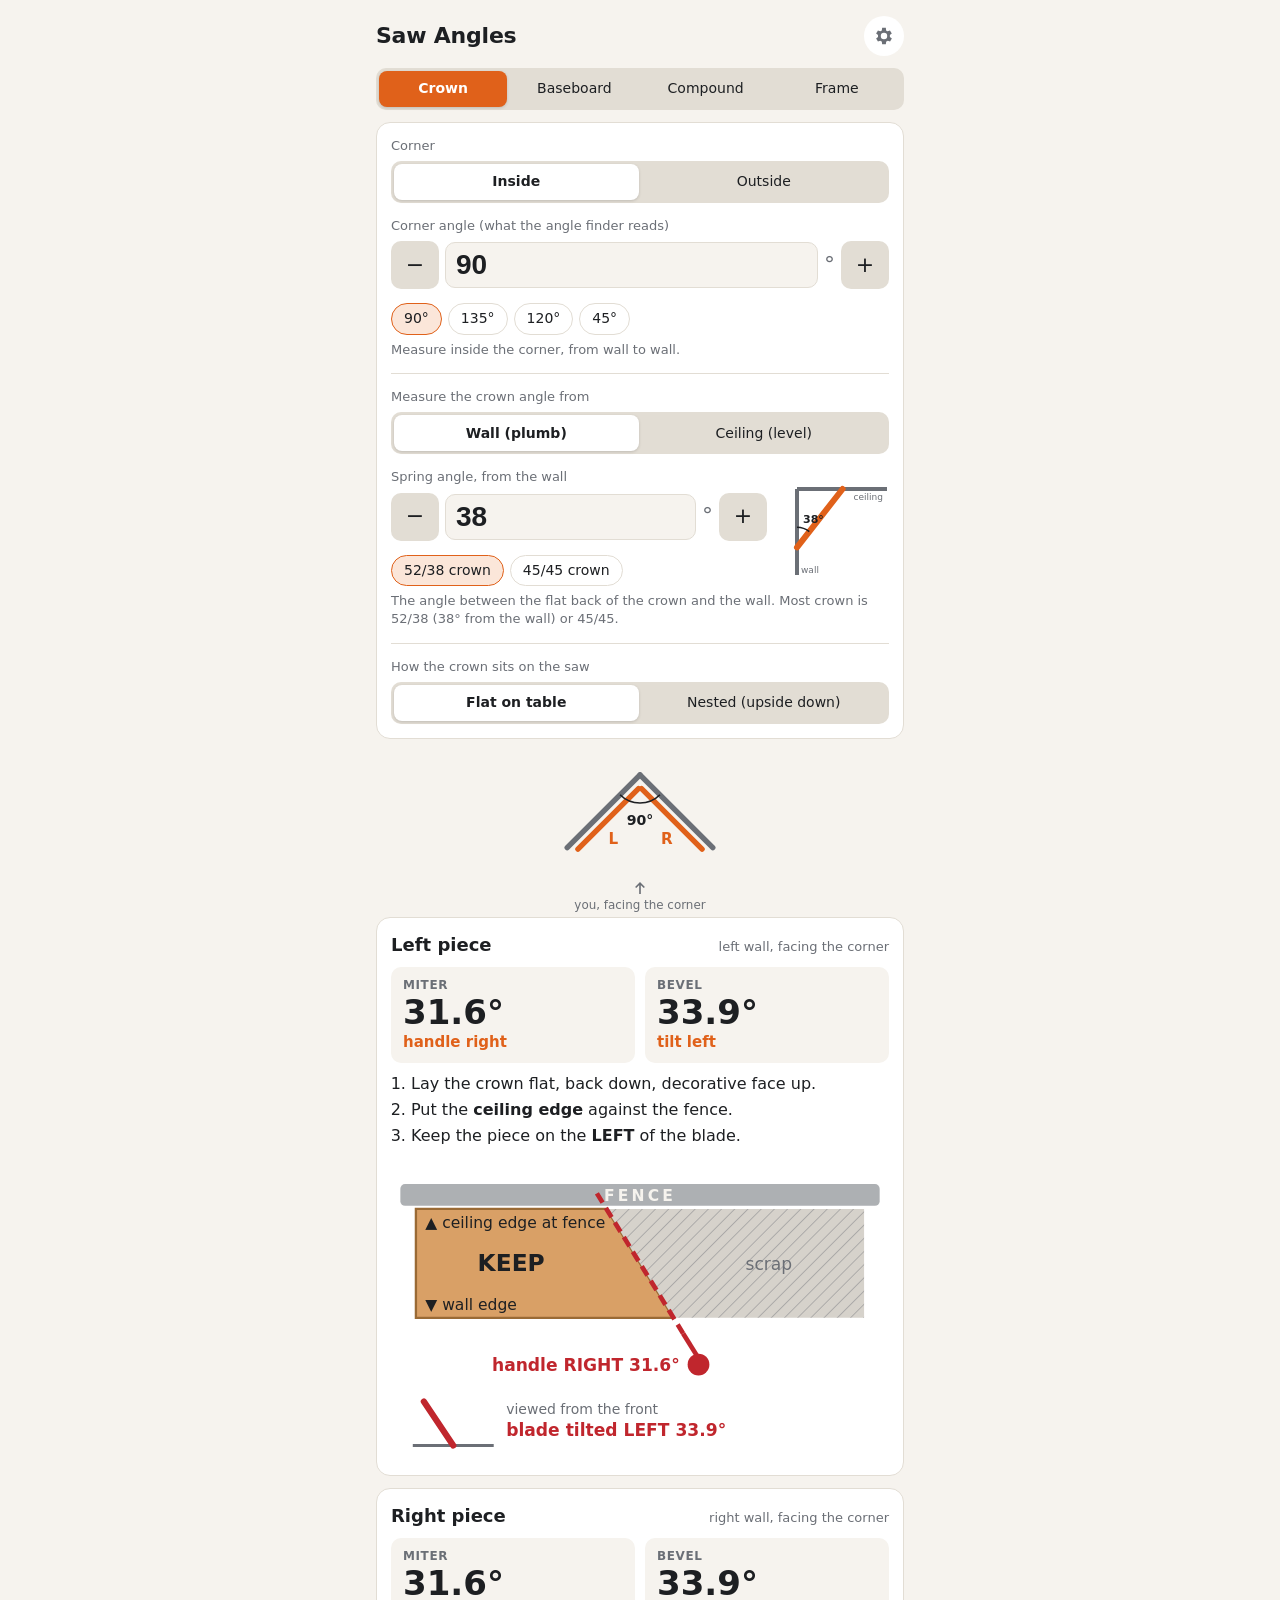
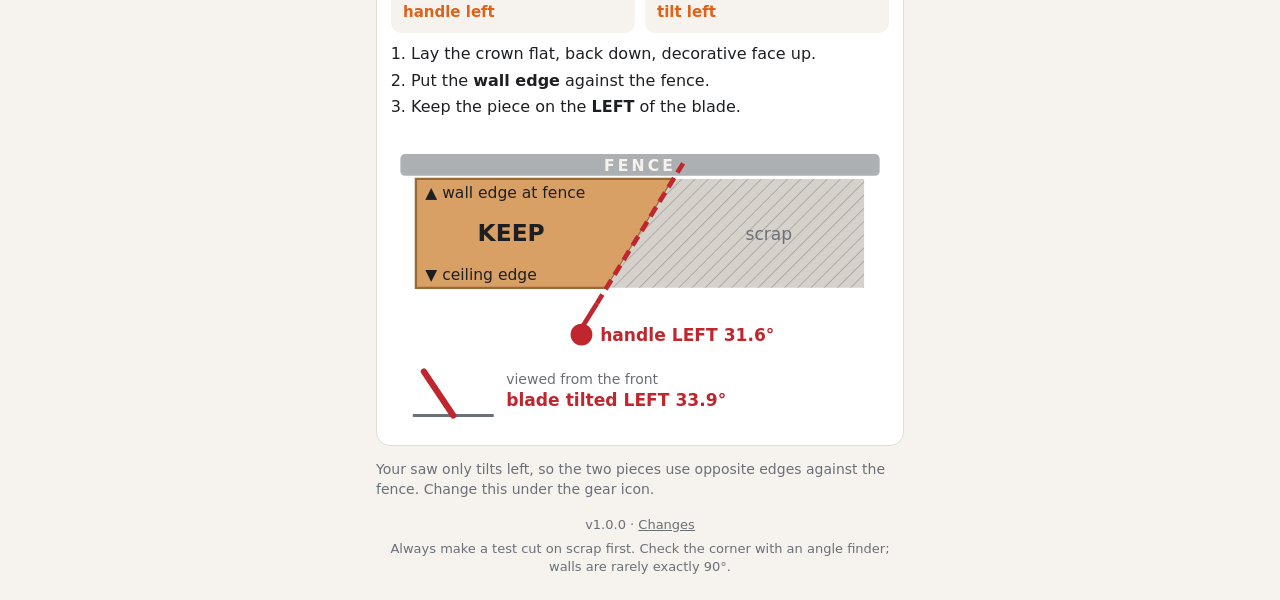
==== index.html @ 50e1fd0d "v1.0.0: first release of Saw Angles Crown (flat and nested), baseboard, compound and frame calculato" ====
<!doctype html>
<html lang="en">
<head>
  <meta charset="utf-8">
  <meta name="viewport" content="width=device-width, initial-scale=1, viewport-fit=cover">
  <title>Saw Angles</title>
  <meta name="description" content="Miter and bevel settings for crown, baseboard, compound and frame cuts at any corner angle.">
  <meta name="theme-color" content="#f6f3ee" media="(prefers-color-scheme: light)">
  <meta name="theme-color" content="#16181b" media="(prefers-color-scheme: dark)">
  <meta name="apple-mobile-web-app-capable" content="yes">
  <meta name="mobile-web-app-capable" content="yes">
  <meta name="apple-mobile-web-app-status-bar-style" content="default">
  <meta name="apple-mobile-web-app-title" content="Saw Angles">
  <link rel="apple-touch-icon" href="icons/apple-touch-icon.png">
  <link rel="icon" type="image/png" href="icons/icon-192.png">
  <link rel="manifest" href="manifest.webmanifest">
  <link rel="stylesheet" href="css/style.css">
</head>
<body>
  <header class="top">
    <h1>Saw Angles</h1>
    <button id="settingsBtn" class="icon-btn" aria-label="Saw settings" aria-expanded="false">
      <svg viewBox="0 0 24 24" width="22" height="22" aria-hidden="true"><path fill="currentColor" d="M19.4 13a7.5 7.5 0 0 0 0-2l2.1-1.6-2-3.5-2.5 1a7.4 7.4 0 0 0-1.7-1L15 3h-4l-.4 2.9a7.4 7.4 0 0 0-1.7 1l-2.5-1-2 3.5L6.5 11a7.5 7.5 0 0 0 0 2l-2.1 1.6 2 3.5 2.5-1c.5.4 1.1.7 1.7 1L11 21h4l.4-2.9c.6-.3 1.2-.6 1.7-1l2.5 1 2-3.5zM13 15.5a3.5 3.5 0 1 1 0-7 3.5 3.5 0 0 1 0 7z" transform="translate(-1 0)"/></svg>
    </button>
  </header>

  <section id="settings" class="card settings" hidden>
    <h2>Your saw</h2>
    <div class="field">
      <span class="label">Blade tilts</span>
      <div class="seg" data-setting="tilt">
        <button data-v="left">Left only</button>
        <button data-v="right">Right only</button>
        <button data-v="dual">Both ways</button>
      </div>
    </div>
    <div class="row2">
      <label class="field"><span class="label">Max miter</span>
        <span class="num"><input type="number" inputmode="decimal" data-setting="maxMiter" min="0" max="90" step="1"><i>°</i></span></label>
      <label class="field"><span class="label">Max bevel</span>
        <span class="num"><input type="number" inputmode="decimal" data-setting="maxBevel" min="0" max="90" step="1"><i>°</i></span></label>
    </div>
    <p class="hint">Results past these limits are flagged, with another way to make the cut.</p>
  </section>

  <nav class="modes seg" id="modes" aria-label="Cut type">
    <button data-v="crown">Crown</button>
    <button data-v="base">Baseboard</button>
    <button data-v="compound">Compound</button>
    <button data-v="frame">Frame</button>
  </nav>

  <main>
    <section class="card" id="inputs"></section>
    <section id="results" aria-live="polite"></section>
  </main>

  <footer class="foot">
    <span id="version"></span> ·
    <a href="https://github.com/HBoylan1/saw-angle-calculator/blob/main/CHANGELOG.md">Changes</a>
    <p class="hint">Always make a test cut on scrap first. Check the corner with an angle finder; walls are rarely exactly 90°.</p>
  </footer>

  <script type="module" src="js/app.js"></script>
</body>
</html>
---- css/style.css ----
:root {
  --bg: #f6f3ee;
  --card: #ffffff;
  --ink: #1d1f22;
  --muted: #6b6f76;
  --line: #e2ddd4;
  --accent: #e0611a;
  --accent-ink: #ffffff;
  --accent-soft: #fbe6d9;
  --keep: #d9a066;
  --keep-edge: #9a6a35;
  --waste: #d6d2cb;
  --blade: #c0262d;
  --warn-bg: #fff3cd;
  --warn-ink: #6b4e00;
  --radius: 14px;
  color-scheme: light;
}
@media (prefers-color-scheme: dark) {
  :root:not([data-theme="light"]) {
    --bg: #16181b;
    --card: #212428;
    --ink: #eceae6;
    --muted: #9ba0a8;
    --line: #34383e;
    --accent: #ff7a33;
    --accent-ink: #1a1a1a;
    --accent-soft: #3a2a20;
    --keep: #b98352;
    --keep-edge: #e3b27c;
    --waste: #3b3f45;
    --blade: #ff5a5f;
    --warn-bg: #3b3218;
    --warn-ink: #f3d98b;
    color-scheme: dark;
  }
}
:root[data-theme="dark"] {
  --bg: #16181b; --card: #212428; --ink: #eceae6; --muted: #9ba0a8; --line: #34383e;
  --accent: #ff7a33; --accent-ink: #1a1a1a; --accent-soft: #3a2a20; --keep: #b98352;
  --keep-edge: #e3b27c; --waste: #3b3f45; --blade: #ff5a5f; --warn-bg: #3b3218; --warn-ink: #f3d98b;
  color-scheme: dark;
}

* { box-sizing: border-box; }
html { -webkit-text-size-adjust: 100%; }
body {
  margin: 0 auto;
  max-width: 560px;
  padding: max(12px, env(safe-area-inset-top)) 16px max(24px, env(safe-area-inset-bottom));
  background: var(--bg);
  color: var(--ink);
  font: 16px/1.4 -apple-system, BlinkMacSystemFont, "SF Pro Text", system-ui, sans-serif;
}
button { font: inherit; color: inherit; }
h1 { font-size: 22px; margin: 0; letter-spacing: -0.01em; }
h2 { font-size: 15px; margin: 0 0 10px; color: var(--muted); font-weight: 600; text-transform: uppercase; letter-spacing: 0.04em; }
.hint { color: var(--muted); font-size: 13px; margin: 6px 0 0; }

.top { display: flex; align-items: center; justify-content: space-between; margin: 4px 0 12px; }
.icon-btn {
  border: 0; background: var(--card); border-radius: 50%; width: 40px; height: 40px;
  display: grid; place-items: center; color: var(--muted); cursor: pointer;
}
.icon-btn[aria-expanded="true"] { color: var(--accent); }

.card {
  background: var(--card); border-radius: var(--radius); padding: 14px;
  margin-bottom: 12px; border: 1px solid var(--line);
}

/* Segmented controls */
.seg { display: flex; background: var(--line); border-radius: 10px; padding: 3px; gap: 3px; }
.seg button {
  flex: 1; border: 0; background: transparent; border-radius: 8px; padding: 8px 4px;
  font-size: 14px; font-weight: 500; cursor: pointer; min-height: 36px; white-space: nowrap;
}
.seg button[aria-pressed="true"] { background: var(--card); box-shadow: 0 1px 3px rgba(0,0,0,.15); font-weight: 650; }
.modes { margin-bottom: 12px; }
.modes button[aria-pressed="true"] { background: var(--accent); color: var(--accent-ink); }

.field { display: block; margin-bottom: 14px; }
.field:last-child { margin-bottom: 0; }
.label { display: block; font-size: 13px; color: var(--muted); margin-bottom: 6px; font-weight: 500; }
.row2 { display: grid; grid-template-columns: 1fr 1fr; gap: 12px; }

.num { display: flex; align-items: center; gap: 6px; }
.num input {
  width: 100%; min-width: 0; font-size: 28px; font-weight: 650; padding: 6px 10px;
  border: 1px solid var(--line); border-radius: 10px; background: var(--bg); color: var(--ink);
  font-variant-numeric: tabular-nums;
}
.num i { font-style: normal; font-size: 22px; color: var(--muted); }
.step {
  border: 0; background: var(--line); border-radius: 10px; width: 48px; height: 48px;
  font-size: 22px; flex: none; cursor: pointer;
}
.chips { display: flex; flex-wrap: wrap; gap: 6px; margin-top: 8px; }
.chip {
  border: 1px solid var(--line); background: transparent; border-radius: 999px;
  padding: 5px 12px; font-size: 14px; cursor: pointer;
}
.chip[aria-pressed="true"] { border-color: var(--accent); background: var(--accent-soft); }

.trimfig { display: grid; grid-template-columns: 1fr 110px; gap: 12px; align-items: center; }
.trimfig svg, .roomfig svg { width: 100%; height: auto; display: block; }

/* Results */
.roomfig { max-width: 260px; margin: 0 auto 4px; }
.piece { padding: 14px; }
.piece h3 { margin: 0 0 10px; font-size: 18px; display: flex; justify-content: space-between; align-items: baseline; }
.piece h3 small { font-size: 13px; color: var(--muted); font-weight: 500; }
.nums { display: grid; grid-template-columns: 1fr 1fr; gap: 10px; margin-bottom: 10px; }
.big {
  background: var(--bg); border-radius: 10px; padding: 10px 12px;
}
.big .k { font-size: 12px; color: var(--muted); text-transform: uppercase; letter-spacing: .05em; font-weight: 600; }
.big .v { font-size: 34px; font-weight: 700; font-variant-numeric: tabular-nums; line-height: 1.1; }
.big .d { font-size: 15px; font-weight: 650; color: var(--accent); }
.big .det { font-size: 12px; color: var(--muted); }
.steps { margin: 0; padding-left: 20px; }
.steps li { margin-bottom: 4px; }
.sawfig svg { width: 100%; height: auto; display: block; margin-top: 8px; }
.warn { background: var(--warn-bg); color: var(--warn-ink); border-radius: 10px; padding: 8px 10px; font-size: 14px; margin-top: 8px; }
.note { font-size: 14px; color: var(--muted); }

.foot { text-align: center; color: var(--muted); font-size: 13px; margin-top: 16px; }
.foot a { color: inherit; }

svg text { font-family: inherit; }
.sep { border: 0; border-top: 1px solid var(--line); margin: 14px 0; }
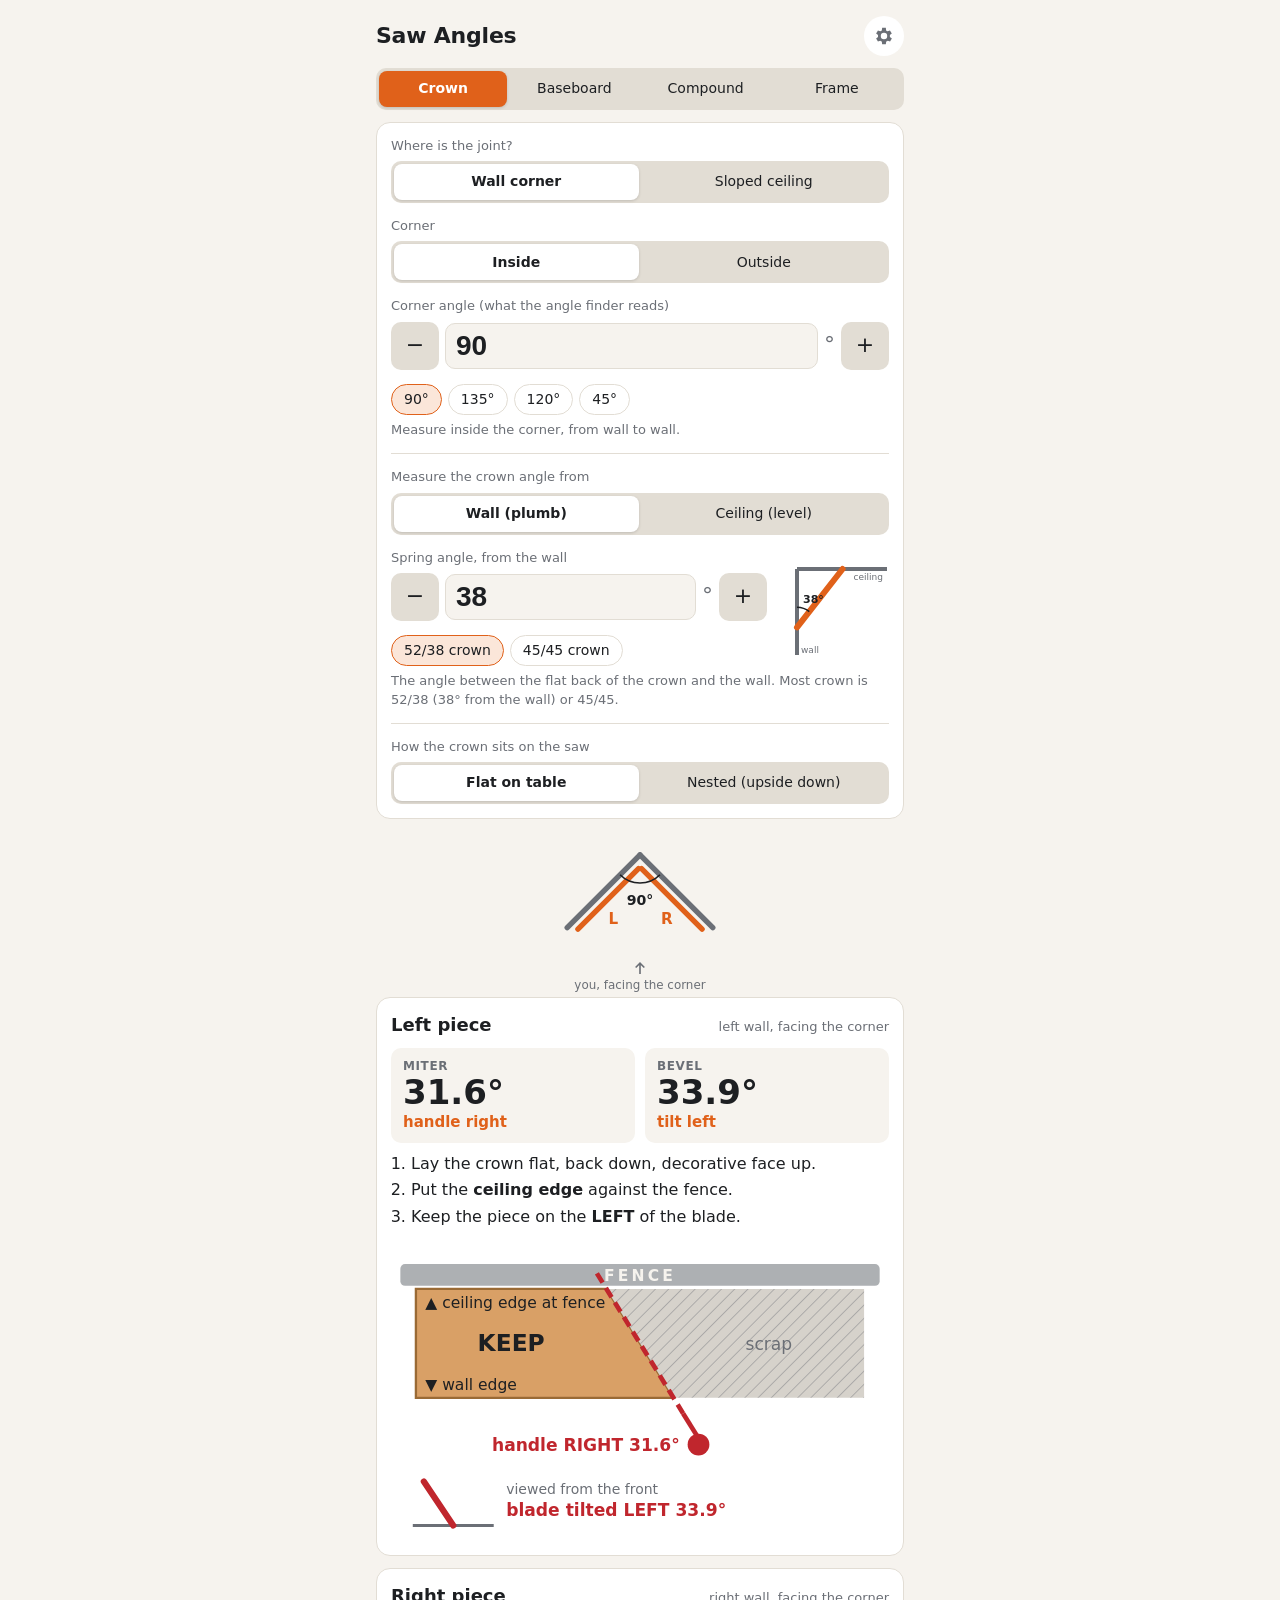
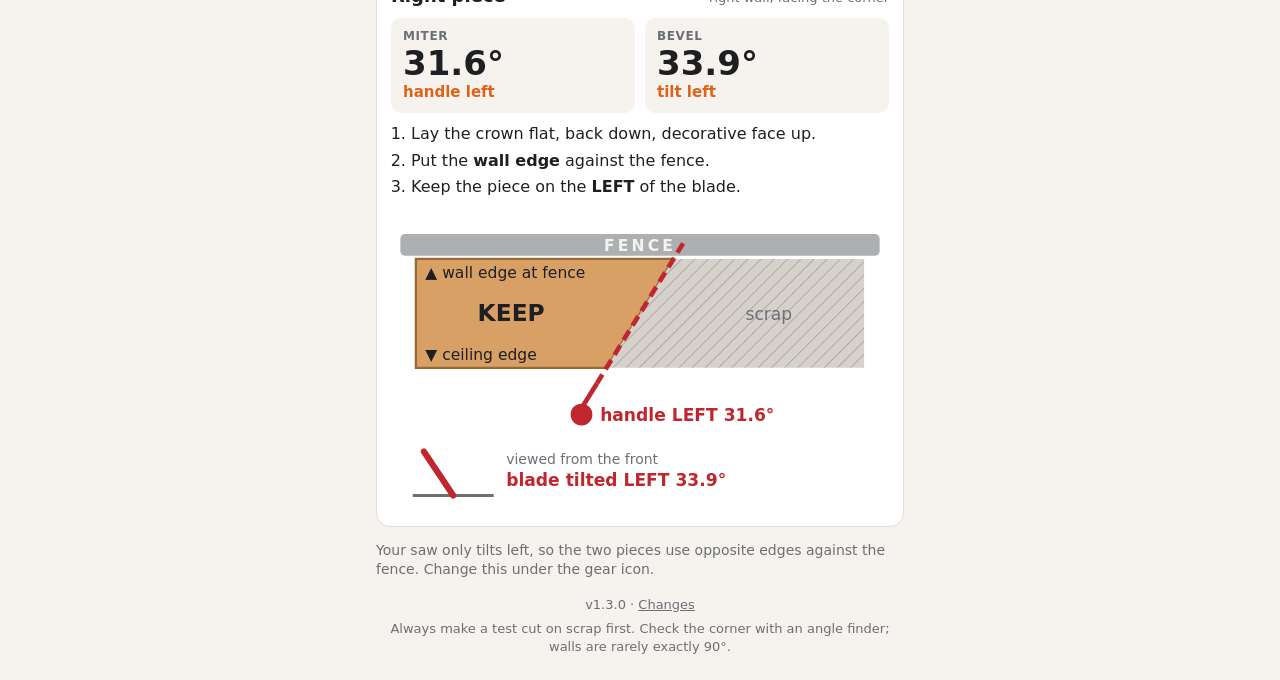
==== commit efca8024: "v1.3.0: workable setups instead of over-limit warnings When a cut is past the saw's limits, pick ano" ====
--- a/index.html
+++ b/index.html
@@ -40,7 +40,16 @@
       <label class="field"><span class="label">Max bevel</span>
         <span class="num"><input type="number" inputmode="decimal" data-setting="maxBevel" min="0" max="90" step="1"><i>°</i></span></label>
     </div>
-    <p class="hint">Results past these limits are flagged, with another way to make the cut.</p>
+    <p class="hint">When a cut is past these limits, the app switches to another setup that works.</p>
+    <div class="field">
+      <span class="label">For miters too steep for the saw</span>
+      <div class="seg" data-setting="clampMethod">
+        <button data-v="block">Angled block</button>
+        <button data-v="square">Square to fence</button>
+      </div>
+    </div>
+    <label class="field" id="blockAngleField"><span class="label">Block angle</span>
+      <span class="num"><input type="number" inputmode="decimal" data-setting="blockAngle" min="5" max="60" step="1"><i>°</i></span></label>
   </section>
 
   <nav class="modes seg" id="modes" aria-label="Cut type">
--- a/css/style.css
+++ b/css/style.css
@@ -108,7 +108,7 @@
 /* Results */
 .roomfig { max-width: 260px; margin: 0 auto 4px; }
 .piece { padding: 14px; }
-.piece h3 { margin: 0 0 10px; font-size: 18px; display: flex; justify-content: space-between; align-items: baseline; }
+.piece h3 { margin: 0 0 10px; font-size: 18px; display: flex; flex-wrap: wrap; gap: 2px 10px; justify-content: space-between; align-items: baseline; }
 .piece h3 small { font-size: 13px; color: var(--muted); font-weight: 500; }
 .nums { display: grid; grid-template-columns: 1fr 1fr; gap: 10px; margin-bottom: 10px; }
 .big {
@@ -129,3 +129,10 @@
 
 svg text { font-family: inherit; }
 .sep { border: 0; border-top: 1px solid var(--line); margin: 14px 0; }
+.badge { text-align: center; font-weight: 650; margin: 4px 0 6px; }
+.framefig { max-width: 320px; margin: 0 auto 8px; }
+.framefig svg { width: 100%; height: auto; display: block; }
+.num input[type="text"] { font-size: 24px; }
+.hint + .field { margin-top: 14px; }
+.why { font-size: 14px; color: var(--muted); margin: -4px 0 10px; }
+.safety { background: var(--warn-bg); color: var(--warn-ink); border-radius: 10px; padding: 8px 10px; font-size: 13px; margin-top: 8px; }
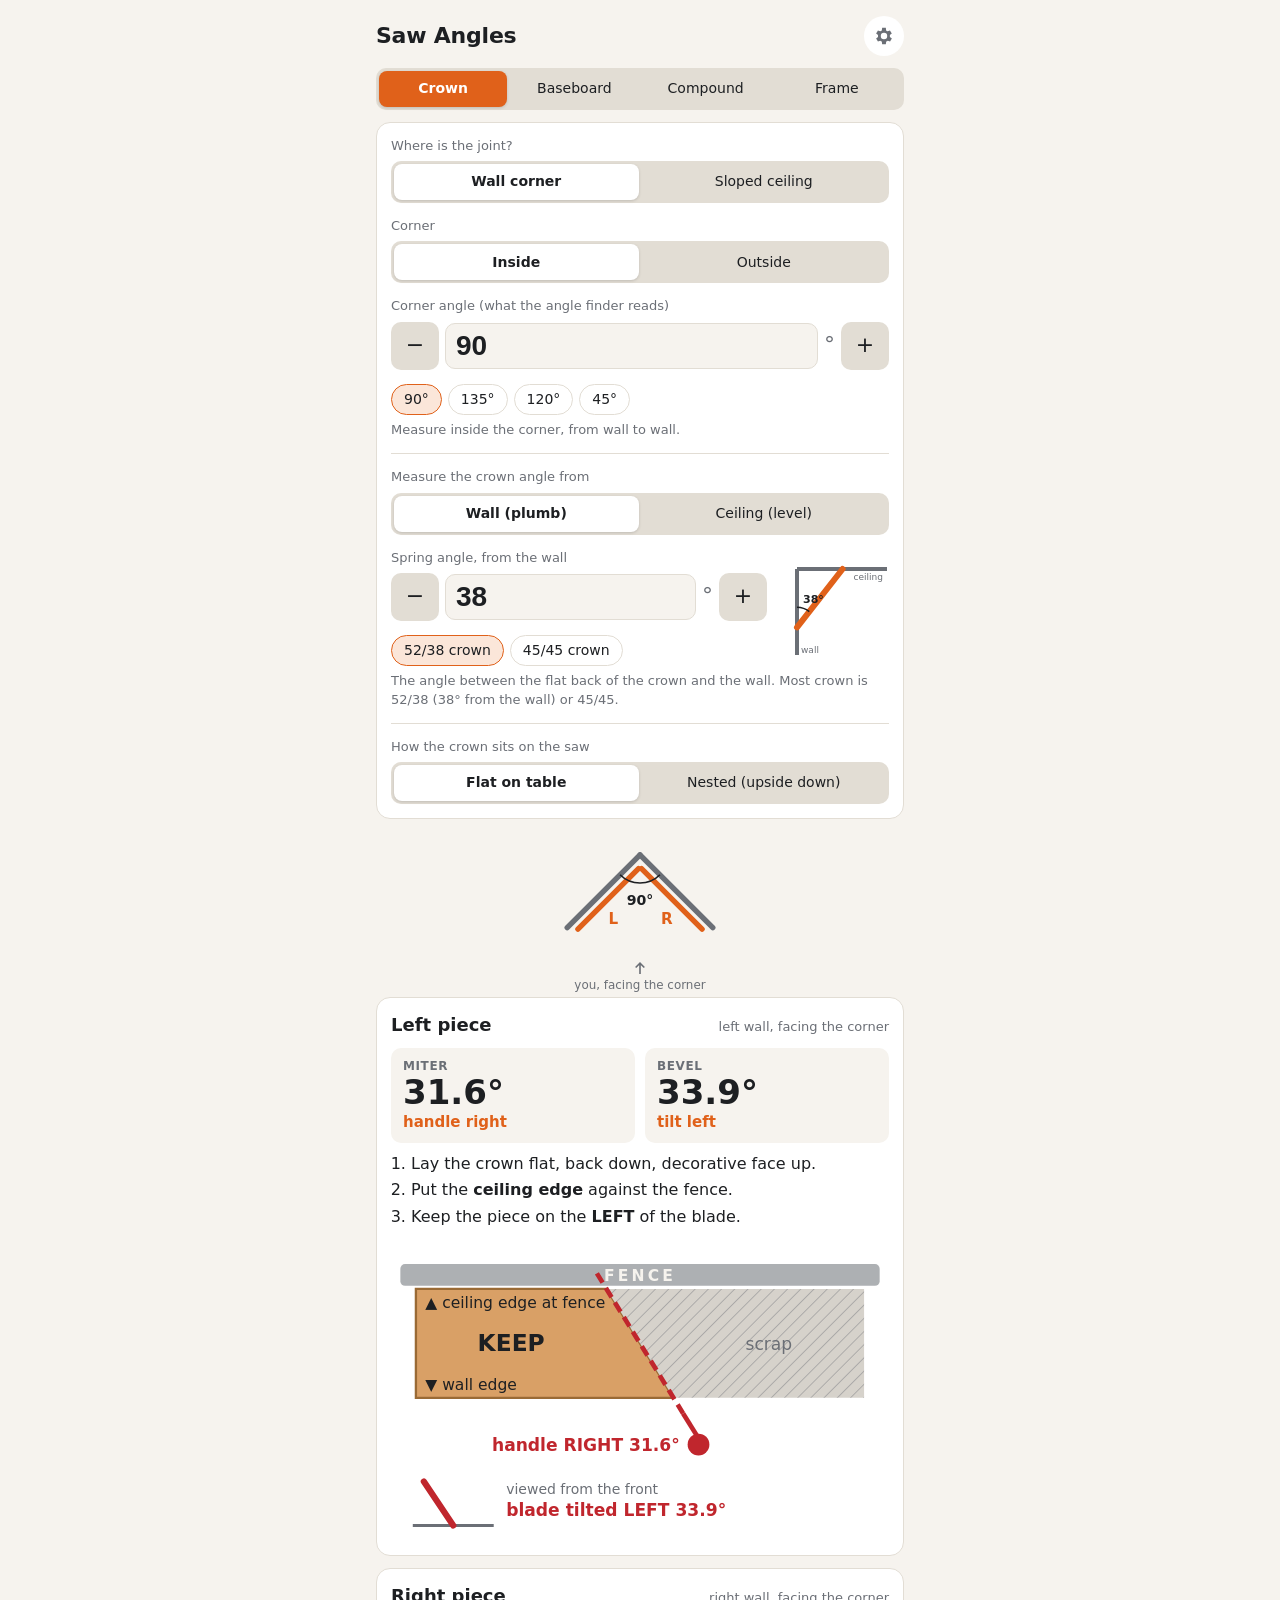
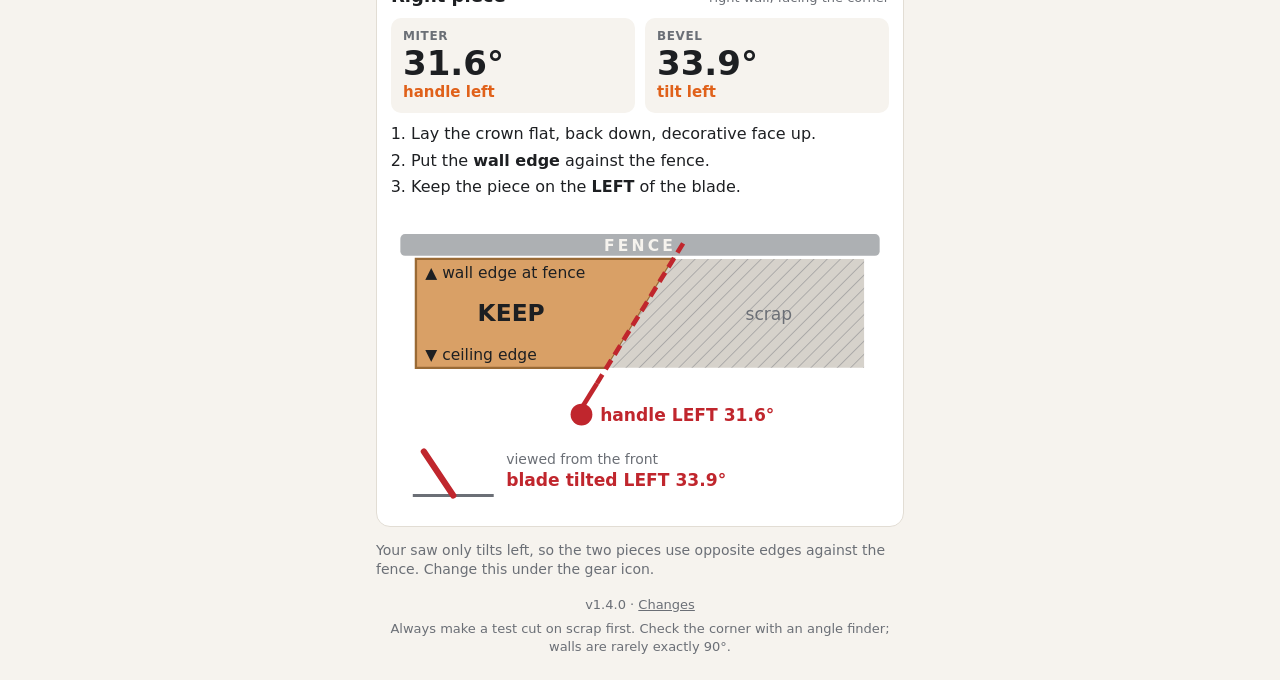
==== commit 8d4271db: "v1.4.0: Easy Reading Mode and high-visibility layout Adds a Display section in settings: Easy Readin" ====
--- a/index.html
+++ b/index.html
@@ -15,16 +15,30 @@
   <link rel="icon" type="image/png" href="icons/icon-192.png">
   <link rel="manifest" href="manifest.webmanifest">
   <link rel="stylesheet" href="css/style.css">
+  <link rel="preload" href="fonts/atkinson-hyperlegible-400.woff2" as="font" type="font/woff2" crossorigin>
+  <script>
+    try {
+      const s = JSON.parse(localStorage.getItem('sawangles.settings') || '{}');
+      if (s.font) document.documentElement.dataset.font = 'atkinson';
+      if (s.hiVis) document.documentElement.dataset.hivis = '';
+    } catch {}
+  </script>
 </head>
 <body>
   <header class="top">
     <h1>Saw Angles</h1>
-    <button id="settingsBtn" class="icon-btn" aria-label="Saw settings" aria-expanded="false">
+    <button id="settingsBtn" class="icon-btn" aria-label="Settings" aria-expanded="false">
       <svg viewBox="0 0 24 24" width="22" height="22" aria-hidden="true"><path fill="currentColor" d="M19.4 13a7.5 7.5 0 0 0 0-2l2.1-1.6-2-3.5-2.5 1a7.4 7.4 0 0 0-1.7-1L15 3h-4l-.4 2.9a7.4 7.4 0 0 0-1.7 1l-2.5-1-2 3.5L6.5 11a7.5 7.5 0 0 0 0 2l-2.1 1.6 2 3.5 2.5-1c.5.4 1.1.7 1.7 1L11 21h4l.4-2.9c.6-.3 1.2-.6 1.7-1l2.5 1 2-3.5zM13 15.5a3.5 3.5 0 1 1 0-7 3.5 3.5 0 0 1 0 7z" transform="translate(-1 0)"/></svg>
     </button>
   </header>
 
   <section id="settings" class="card settings" hidden>
+    <h2>Display</h2>
+    <label class="switch"><input type="checkbox" data-setting="font"><span class="track" aria-hidden="true"></span>
+      <span>Easy Reading Mode <small>Switches everything to Atkinson Hyperlegible, a font where every letter and number looks distinct</small></span></label>
+    <label class="switch"><input type="checkbox" data-setting="hiVis"><span class="track" aria-hidden="true"></span>
+      <span>High-visibility layout <small>Huge numbers, high contrast, bigger buttons; details fold away</small></span></label>
+    <hr class="sep">
     <h2>Your saw</h2>
     <div class="field">
       <span class="label">Blade tilts</span>
--- a/css/style.css
+++ b/css/style.css
@@ -136,3 +136,82 @@
 .hint + .field { margin-top: 14px; }
 .why { font-size: 14px; color: var(--muted); margin: -4px 0 10px; }
 .safety { background: var(--warn-bg); color: var(--warn-ink); border-radius: 10px; padding: 8px 10px; font-size: 13px; margin-top: 8px; }
+
+/* ---------- Display settings ---------- */
+@font-face { font-family: "Atkinson Hyperlegible"; src: url("../fonts/atkinson-hyperlegible-400.woff2") format("woff2"); font-weight: 400; font-display: swap; }
+@font-face { font-family: "Atkinson Hyperlegible"; src: url("../fonts/atkinson-hyperlegible-700.woff2") format("woff2"); font-weight: 600 900; font-display: swap; }
+:root[data-font="atkinson"] body,
+:root[data-font="atkinson"] button,
+:root[data-font="atkinson"] input,
+:root[data-font="atkinson"] svg text { font-family: "Atkinson Hyperlegible", -apple-system, system-ui, sans-serif; letter-spacing: 0.01em; }
+
+.switch { display: flex; align-items: center; gap: 12px; margin-bottom: 14px; cursor: pointer; }
+.switch input { position: absolute; opacity: 0; width: 1px; height: 1px; }
+.switch .track { flex: none; width: 50px; height: 30px; border-radius: 15px; background: var(--line); position: relative; transition: background .15s; }
+.switch .track::after { content: ""; position: absolute; top: 3px; left: 3px; width: 24px; height: 24px; border-radius: 50%; background: #fff; box-shadow: 0 1px 3px rgba(0,0,0,.3); transition: transform .15s; }
+.switch input:checked + .track { background: var(--accent); }
+.switch input:checked + .track::after { transform: translateX(20px); }
+.switch input:focus-visible + .track { outline: 2px solid var(--accent); outline-offset: 2px; }
+.switch small { display: block; color: var(--muted); font-size: 13px; }
+.settings h2 { margin-top: 2px; }
+
+/* ---------- High-visibility layout ---------- */
+:root[data-hivis] {
+  --bg: #ffffff; --card: #ffffff; --ink: #000000; --muted: #222222; --line: #000000;
+  --accent: #b83a00; --accent-ink: #ffffff; --accent-soft: #ffe2cc;
+  --keep: #f0b070; --keep-edge: #000000; --waste: #d0d0d0; --blade: #c00000;
+  --warn-bg: #fff0a0; --warn-ink: #000000;
+}
+@media (prefers-color-scheme: dark) {
+  :root[data-hivis]:not([data-theme="light"]) {
+    --bg: #000000; --card: #000000; --ink: #ffffff; --muted: #e6e6e6; --line: #ffffff;
+    --accent: #ff9a4d; --accent-ink: #000000; --accent-soft: #3d2410;
+    --keep: #b06a2a; --keep-edge: #ffffff; --waste: #3a3a3a; --blade: #ff5050;
+    --warn-bg: #3d3200; --warn-ink: #ffffff;
+  }
+}
+:root[data-hivis] body { font-size: 18px; }
+:root[data-hivis] .card { border-width: 2px; }
+:root[data-hivis] .seg { padding: 4px; gap: 4px; }
+:root[data-hivis] .seg button { min-height: 52px; font-size: 17px; font-weight: 600; }
+:root[data-hivis] .num input { font-size: 34px; padding: 10px 12px; border-width: 2px; border-color: var(--ink); }
+:root[data-hivis] .step { width: 60px; height: 60px; font-size: 28px; border: 2px solid var(--ink); background: var(--card); }
+:root[data-hivis] .chip { padding: 10px 16px; font-size: 17px; border-width: 2px; border-color: var(--ink); }
+:root[data-hivis] .label { font-size: 15px; color: var(--ink); font-weight: 600; }
+:root[data-hivis] .hint { font-size: 15px; }
+:root[data-hivis] .icon-btn { width: 52px; height: 52px; border: 2px solid var(--ink); color: var(--ink); }
+:root[data-hivis] .switch .track { border: 2px solid var(--ink); }
+
+/* numbers: one full-width row each, number and direction side by side */
+:root[data-hivis] .nums { grid-template-columns: 1fr; gap: 8px; }
+:root[data-hivis] .big { display: grid; grid-template-columns: auto 1fr; grid-template-rows: auto auto; column-gap: 14px; align-items: center; border: 2px solid var(--ink); padding: 8px 14px; }
+:root[data-hivis] .big .k { grid-column: 1 / -1; font-size: 15px; color: var(--ink); }
+:root[data-hivis] .big .v { font-size: 64px; line-height: 1; }
+:root[data-hivis] .big .d { font-size: 24px; font-weight: 800; text-transform: uppercase; color: var(--accent); line-height: 1.1; }
+:root[data-hivis] .big .det { grid-column: 1 / -1; font-size: 14px; color: var(--ink); }
+:root[data-hivis] .piece h3 { font-size: 22px; }
+:root[data-hivis] .summary { display: flex; flex-direction: column; gap: 4px; font-size: 19px; margin: 4px 0 8px; }
+:root[data-hivis] .summary b { font-size: 24px; }
+:root[data-hivis] .safety-short { font-size: 15px; font-weight: 700; margin: 6px 0; }
+:root[data-hivis] .warn { font-size: 15px; border: 2px solid var(--ink); }
+:root[data-hivis] .safety { font-size: 14px; }
+
+/* details fold away; pictures smaller and simpler */
+.more { margin-top: 8px; }
+.more summary { cursor: pointer; font-weight: 700; padding: 12px 0; min-height: 48px; list-style-position: inside; }
+:root[data-hivis] .more summary { font-size: 18px; border-top: 2px solid var(--ink); }
+:root[data-hivis] .more .steps { font-size: 16px; }
+:root[data-hivis] .sawfig svg { max-width: 260px; margin: 4px auto 0; }
+:root[data-hivis] .roomfig, :root[data-hivis] .framefig { max-width: 170px; }
+:root[data-hivis] .badge { font-size: 18px; }
+:root[data-hivis] svg .minor { display: none; }
+:root[data-hivis] .note { font-size: 15px; color: var(--ink); }
+:root[data-hivis] .foot .hint { font-size: 14px; color: var(--ink); }
+/* segmented controls: outlined, selected = inverted */
+:root[data-hivis] .seg { background: var(--card); border: 2px solid var(--ink); }
+:root[data-hivis] .seg button { color: var(--ink); background: transparent; }
+:root[data-hivis] .seg button[aria-pressed="true"] { background: var(--ink); color: var(--bg); outline: none; box-shadow: none; }
+:root[data-hivis] .modes button[aria-pressed="true"] { background: var(--accent); color: var(--accent-ink); }
+/* clamp block fill: matches the border color normally, a mid grey in high contrast */
+:root { --block: var(--line); }
+:root[data-hivis] { --block: #9a9a9a; }
